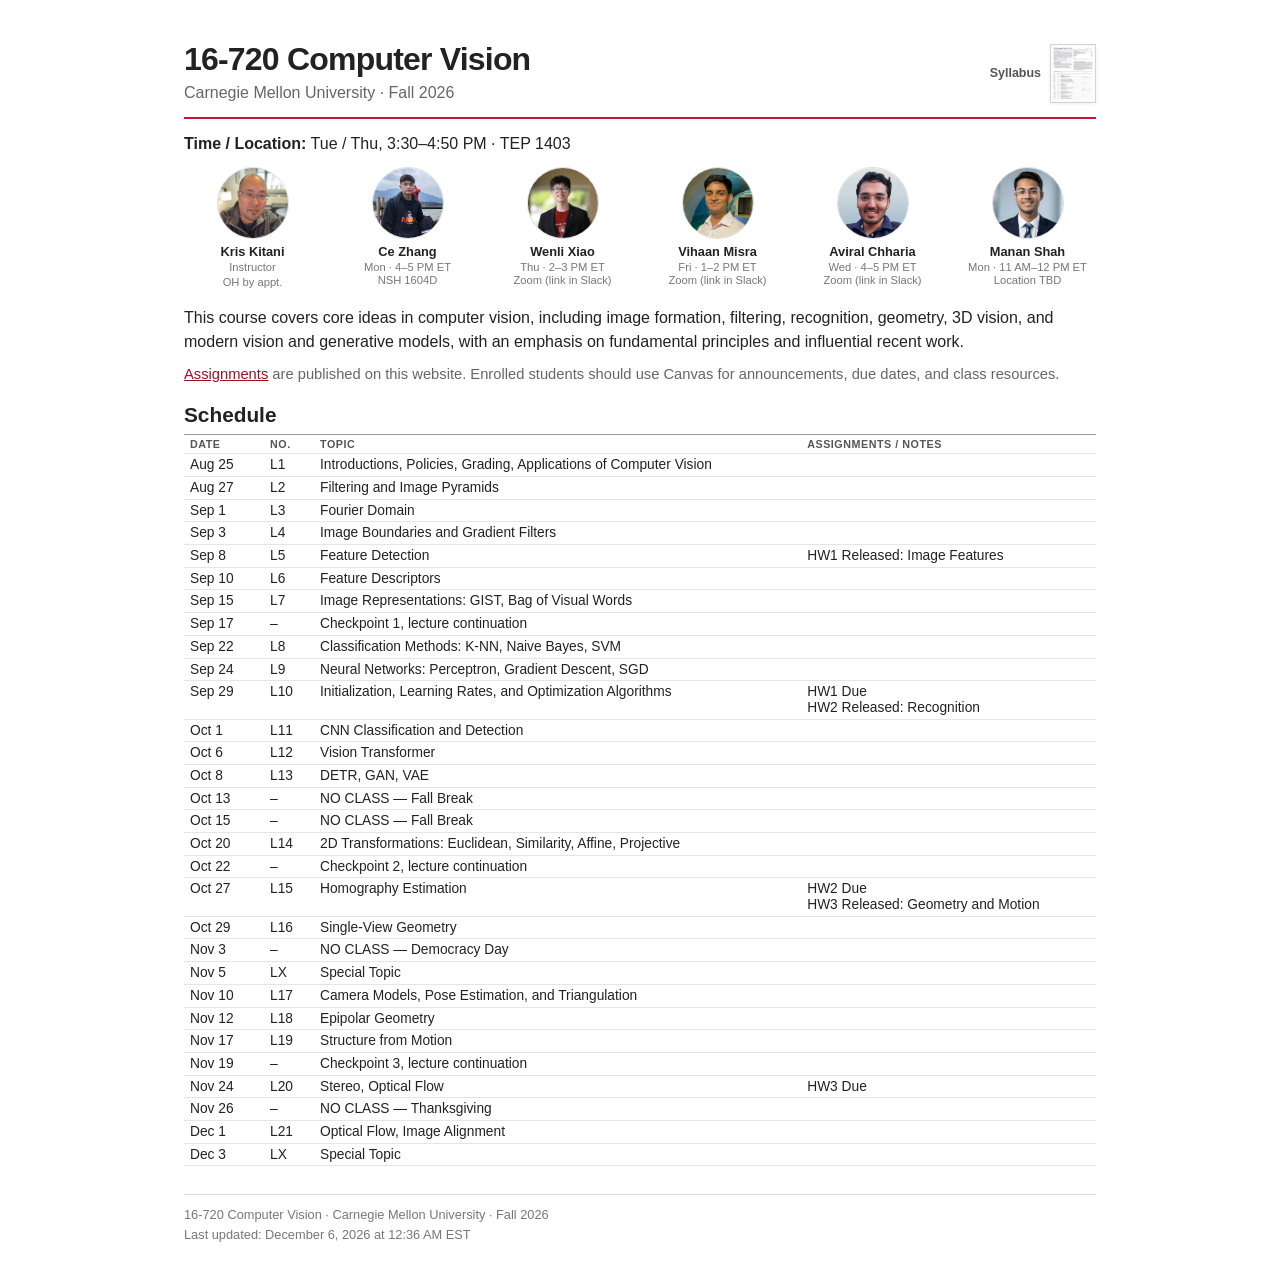
==== index.html @ d3b151b1 "Release PA1 on the Fall 2026 assignments page; update Ce Zhang's office hour - Post Assignment 1 (Lo" ====
<!DOCTYPE html>
<html lang="en">
<head>
  <meta charset="UTF-8" />
  <meta name="viewport" content="width=device-width, initial-scale=1.0" />
  <meta name="description" content="16-720 Computer Vision, Carnegie Mellon University, Fall 2026" />
  <title>16-720 Computer Vision | Fall 2026</title>
  <link rel="stylesheet" href="styles.css" />
</head>
<body>
  <main class="page">
    <header class="top-header">
      <div>
        <h1>16-720 Computer Vision</h1>
        <p class="term">Carnegie Mellon University · Fall 2026</p>
      </div>
      <a class="syllabus-card" href="assets/documents/2026-fall/syllabus.pdf" aria-label="Open syllabus PDF">
        <span class="syllabus-label">Syllabus</span>
        <img class="syllabus-thumb" src="assets/thumbnails/2026-fall/syllabus.jpg" alt="Thumbnail of the 16-720 syllabus" />
      </a>
    </header>

    <section class="overview">
      <p><strong>Time / Location:</strong> Tue / Thu, 3:30–4:50 PM · TEP 1403</p>
    </section>

    <section class="people" aria-label="Course staff">
      <div class="person"><img class="staff-photo" src="assets/staff/2026-fall/kris-kitani.jpg" alt="Kris Kitani" /><div><strong>Kris Kitani</strong><span>Instructor</span><span>OH by appt.</span></div></div>
      <div class="person"><img class="staff-photo" src="assets/staff/2026-fall/ce-zhang.png" alt="Ce Zhang" /><div><strong>Ce Zhang</strong><span>Mon · 4–5 PM ET<br />NSH 1604D</span></div></div>
      <div class="person"><img class="staff-photo" src="assets/staff/2026-fall/wenli-xiao.jpg" alt="Wenli Xiao" /><div><strong>Wenli Xiao</strong><span>Thu · 2–3 PM ET<br />Zoom (link in Slack)</span></div></div>
      <div class="person"><img class="staff-photo" src="assets/staff/2026-fall/vihaan-misra.jpg" alt="Vihaan Misra" /><div><strong>Vihaan Misra</strong><span>Fri · 1–2 PM ET<br />Zoom (link in Slack)</span></div></div>
      <div class="person"><img class="staff-photo" src="assets/staff/2026-fall/aviral-chharia.png" alt="Aviral Chharia" /><div><strong>Aviral Chharia</strong><span>Wed · 4–5 PM ET<br />Zoom (link in Slack)</span></div></div>
      <div class="person"><img class="staff-photo" src="assets/staff/2026-fall/manan-shah.png" alt="Manan Shah" /><div><strong>Manan Shah</strong><span>Mon · 11 AM–12 PM ET<br />Location TBD</span></div></div>
    </section>

    <p class="description">
      This course covers core ideas in computer vision, including image formation, filtering,
      recognition, geometry, 3D vision, and modern vision and generative models, with an emphasis
      on fundamental principles and influential recent work.
    </p>

    <p class="student-note">
      <a href="assignments/2026-fall/">Assignments</a> are published on this website.
      Enrolled students should use Canvas for announcements, due dates, and class resources.
    </p>

    <section class="schedule">
      <h2>Schedule</h2>
      <table>
        <thead><tr><th>Date</th><th>No.</th><th>Topic</th><th>Assignments / Notes</th></tr></thead>
        <tbody>
          <tr><td>Aug 25</td><td>L1</td><td>Introductions, Policies, Grading, Applications of Computer Vision</td><td></td></tr>
          <tr><td>Aug 27</td><td>L2</td><td>Filtering and Image Pyramids</td><td></td></tr>
          <tr><td>Sep 1</td><td>L3</td><td>Fourier Domain</td><td></td></tr>
          <tr><td>Sep 3</td><td>L4</td><td>Image Boundaries and Gradient Filters</td><td></td></tr>
          <tr><td>Sep 8</td><td>L5</td><td>Feature Detection</td><td>HW1 Released: Image Features</td></tr>
          <tr><td>Sep 10</td><td>L6</td><td>Feature Descriptors</td><td></td></tr>
          <tr><td>Sep 15</td><td>L7</td><td>Image Representations: GIST, Bag of Visual Words</td><td></td></tr>
          <tr><td>Sep 17</td><td>–</td><td>Checkpoint 1, lecture continuation</td><td></td></tr>
          <tr><td>Sep 22</td><td>L8</td><td>Classification Methods: K-NN, Naive Bayes, SVM</td><td></td></tr>
          <tr><td>Sep 24</td><td>L9</td><td>Neural Networks: Perceptron, Gradient Descent, SGD</td><td></td></tr>
          <tr><td>Sep 29</td><td>L10</td><td>Initialization, Learning Rates, and Optimization Algorithms</td><td>HW1 Due<br />HW2 Released: Recognition</td></tr>
          <tr><td>Oct 1</td><td>L11</td><td>CNN Classification and Detection</td><td></td></tr>
          <tr><td>Oct 6</td><td>L12</td><td>Vision Transformer</td><td></td></tr>
          <tr><td>Oct 8</td><td>L13</td><td>DETR, GAN, VAE</td><td></td></tr>
          <tr><td>Oct 13</td><td>–</td><td>NO CLASS — Fall Break</td><td></td></tr>
          <tr><td>Oct 15</td><td>–</td><td>NO CLASS — Fall Break</td><td></td></tr>
          <tr><td>Oct 20</td><td>L14</td><td>2D Transformations: Euclidean, Similarity, Affine, Projective</td><td></td></tr>
          <tr><td>Oct 22</td><td>–</td><td>Checkpoint 2, lecture continuation</td><td></td></tr>
          <tr><td>Oct 27</td><td>L15</td><td>Homography Estimation</td><td>HW2 Due<br />HW3 Released: Geometry and Motion</td></tr>
          <tr><td>Oct 29</td><td>L16</td><td>Single-View Geometry</td><td></td></tr>
          <tr><td>Nov 3</td><td>–</td><td>NO CLASS — Democracy Day</td><td></td></tr>
          <tr><td>Nov 5</td><td>LX</td><td>Special Topic</td><td></td></tr>
          <tr><td>Nov 10</td><td>L17</td><td>Camera Models, Pose Estimation, and Triangulation</td><td></td></tr>
          <tr><td>Nov 12</td><td>L18</td><td>Epipolar Geometry</td><td></td></tr>
          <tr><td>Nov 17</td><td>L19</td><td>Structure from Motion</td><td></td></tr>
          <tr><td>Nov 19</td><td>–</td><td>Checkpoint 3, lecture continuation</td><td></td></tr>
          <tr><td>Nov 24</td><td>L20</td><td>Stereo, Optical Flow</td><td>HW3 Due</td></tr>
          <tr><td>Nov 26</td><td>–</td><td>NO CLASS — Thanksgiving</td><td></td></tr>
          <tr><td>Dec 1</td><td>L21</td><td>Optical Flow, Image Alignment</td><td></td></tr>
          <tr><td>Dec 3</td><td>LX</td><td>Special Topic</td><td></td></tr>
        </tbody>
      </table>
    </section>

    <footer>
      <span>16-720 Computer Vision · Carnegie Mellon University · Fall 2026</span><br />
      <span id="last-updated"></span>
    </footer>
  </main>

  <script>
    const modified = new Date(document.lastModified);
    const formatted = new Intl.DateTimeFormat("en-US", {
      timeZone: "America/New_York",
      year: "numeric",
      month: "long",
      day: "numeric",
      hour: "numeric",
      minute: "2-digit",
      timeZoneName: "short"
    }).format(modified);
    document.getElementById("last-updated").textContent = `Last updated: ${formatted}`;
  </script>
</body>
</html>
---- styles.css ----
* { box-sizing: border-box; }

body {
  margin: 0;
  color: #222;
  background: #fff;
  font-family: -apple-system, BlinkMacSystemFont, "Segoe UI", Helvetica, Arial, sans-serif;
  font-size: 16px;
  line-height: 1.5;
}

.page {
  width: 100%;
  max-width: 1040px;
  margin: 0 auto;
  padding: 42px 64px 30px;
}

.top-header {
  display: flex;
  align-items: center;
  justify-content: space-between;
  gap: 28px;
  padding-bottom: 12px;
  border-bottom: 2px solid #c41230;
}

h1 {
  margin: 0;
  font-size: 2rem;
  line-height: 1.1;
  letter-spacing: -0.025em;
  font-weight: 700;
}

.term { margin: 4px 0 0; color: #666; }

.syllabus-card {
  flex: 0 0 auto;
  display: inline-flex;
  align-items: center;
  gap: 9px;
  color: #555;
  text-decoration: none;
  border: 0;
}

.syllabus-label { font-size: 0.78rem; font-weight: 600; line-height: 1; }

.syllabus-thumb {
  display: block;
  width: 46px;
  height: 59px;
  object-fit: cover;
  object-position: top;
  border: 1px solid #d4d4d4;
  box-shadow: 0 1px 3px rgba(0,0,0,.08);
  background: #fff;
}

.syllabus-card:hover .syllabus-label { color: #c41230; }
.syllabus-card:hover .syllabus-thumb { border-color: #aaa; }

.overview { margin: 14px 0 12px; line-height: 1.35; }
.overview p { margin: 0; }

.people {
  display: grid;
  grid-template-columns: repeat(6, 1fr);
  column-gap: 18px;
  width: 100%;
  margin: 0 0 18px;
}

.person {
  min-width: 0;
  text-align: center;
}

.photo-placeholder,
.staff-photo {
  display: block;
  width: 72px;
  height: 72px;
  margin: 0 auto 6px;
  border: 1px solid #dedede;
  border-radius: 50%;
}

.photo-placeholder { background: #f4f4f4; }

.staff-photo {
  object-fit: cover;
  object-position: center;
}

.person strong,
.person span { display: block; }

.person strong {
  font-size: 0.8rem;
  line-height: 1.15;
  white-space: normal;
}

.person span {
  margin-top: 2px;
  color: #777;
  font-size: 0.7rem;
  line-height: 1.1;
}

.description {
  width: 100%;
  max-width: none;
  margin: 0 0 9px;
}

.student-note {
  width: 100%;
  max-width: none;
  margin: 0 0 18px;
  color: #666;
  font-size: 0.92rem;
}

a { color: #9f1028; }
a:hover { color: #c41230; }

.breadcrumb {
  margin: 0 0 7px;
  color: #777;
  font-size: 0.82rem;
}

.breadcrumb a { color: #666; }

.content-section { margin-top: 24px; }
.content-section p { margin: 0; }

.link-list {
  margin: 10px 0 0;
  padding-left: 22px;
}

.link-list li { margin: 5px 0; }

h2 { margin: 0 0 7px; font-size: 1.3rem; line-height: 1.15; font-weight: 700; }

table { width: 100%; border-collapse: collapse; font-size: 0.86rem; line-height: 1.14; }

th, td {
  padding: 3px 6px;
  text-align: left;
  vertical-align: top;
  border-bottom: 1px solid #e5e5e5;
}

th {
  padding-top: 3px;
  padding-bottom: 3px;
  color: #555;
  font-size: 0.67rem;
  font-weight: 700;
  text-transform: uppercase;
  letter-spacing: 0.05em;
  border-top: 1px solid #999;
}

th:first-child { width: 80px; }
th:nth-child(2) { width: 50px; }

footer {
  margin-top: 28px;
  padding-top: 10px;
  border-top: 1px solid #ddd;
  color: #777;
  font-size: 0.8rem;
}

@media (max-width: 700px) {
  .page { padding: 26px 20px 24px; }
  .top-header { gap: 14px; }
  h1 { font-size: 1.65rem; }
  .syllabus-card { gap: 6px; }
  .syllabus-label { font-size: 0.72rem; }
  .syllabus-thumb { width: 38px; height: 49px; }
  .overview { margin-top: 12px; }
  .people { grid-template-columns: repeat(3, 1fr); gap: 16px 10px; }
  .photo-placeholder,
  .staff-photo { width: 62px; height: 62px; }
  table { font-size: 0.8rem; line-height: 1.1; }
  th, td { padding: 2px 4px; }
  th:first-child { width: 66px; }
  th:nth-child(2) { width: 42px; }
}
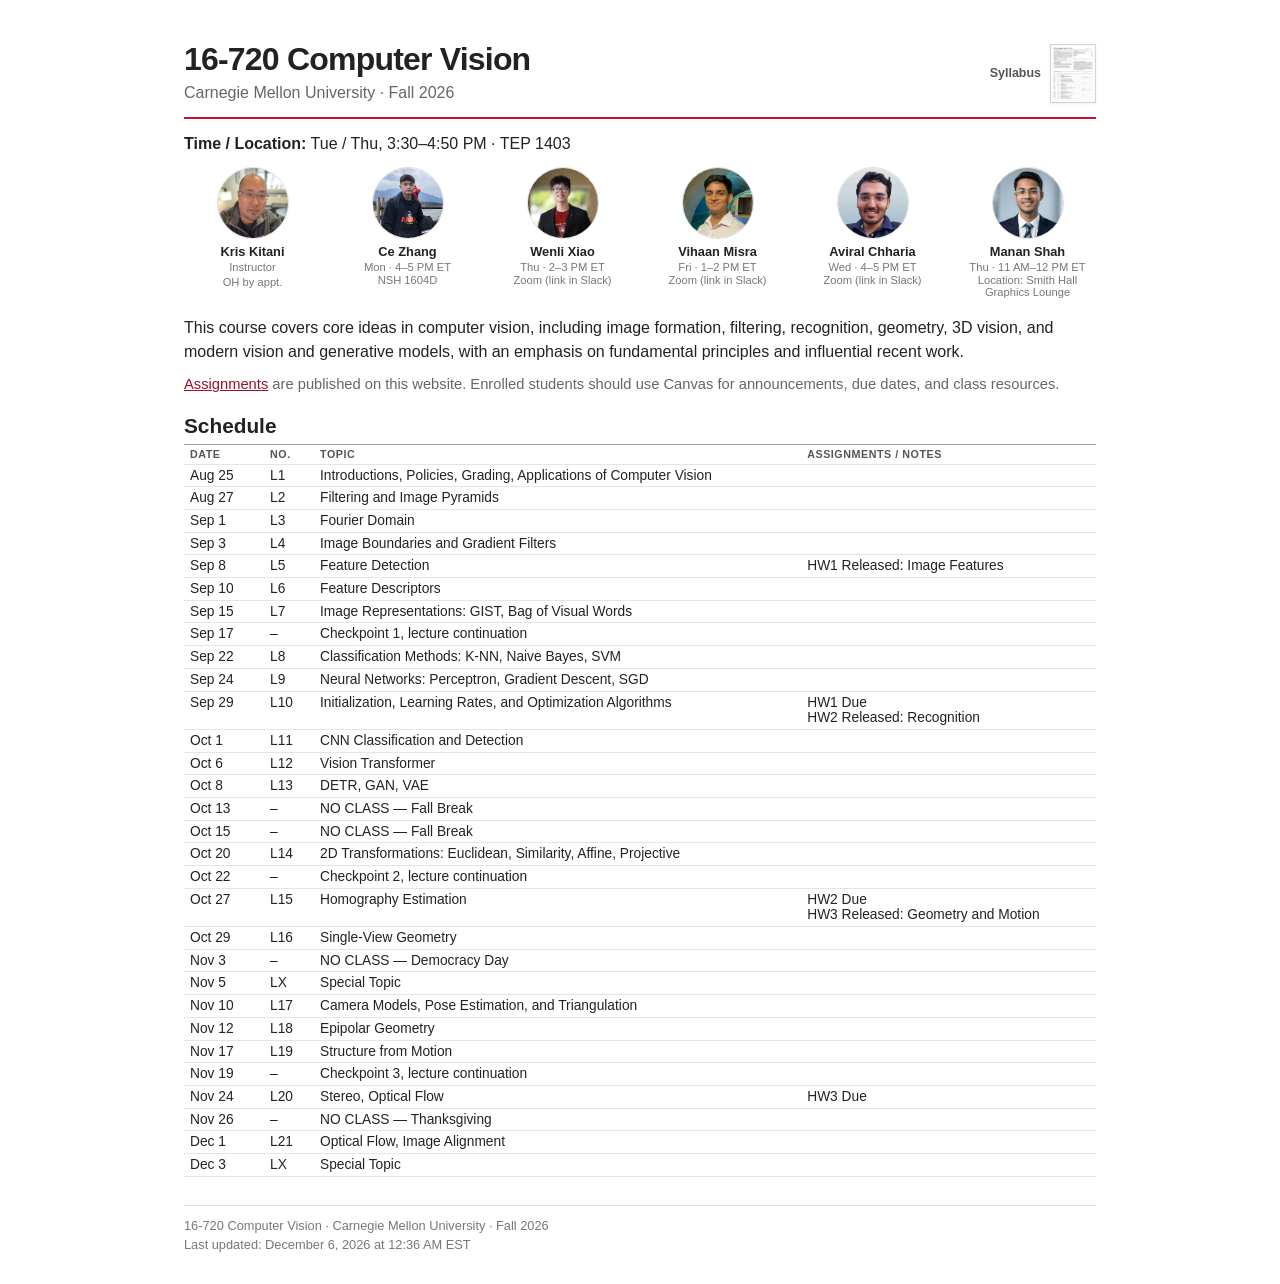
==== commit 9d84e4f5: "modify OH timing and location" ====
--- a/index.html
+++ b/index.html
@@ -30,7 +30,7 @@
       <div class="person"><img class="staff-photo" src="assets/staff/2026-fall/wenli-xiao.jpg" alt="Wenli Xiao" /><div><strong>Wenli Xiao</strong><span>Thu · 2–3 PM ET<br />Zoom (link in Slack)</span></div></div>
       <div class="person"><img class="staff-photo" src="assets/staff/2026-fall/vihaan-misra.jpg" alt="Vihaan Misra" /><div><strong>Vihaan Misra</strong><span>Fri · 1–2 PM ET<br />Zoom (link in Slack)</span></div></div>
       <div class="person"><img class="staff-photo" src="assets/staff/2026-fall/aviral-chharia.png" alt="Aviral Chharia" /><div><strong>Aviral Chharia</strong><span>Wed · 4–5 PM ET<br />Zoom (link in Slack)</span></div></div>
-      <div class="person"><img class="staff-photo" src="assets/staff/2026-fall/manan-shah.png" alt="Manan Shah" /><div><strong>Manan Shah</strong><span>Mon · 11 AM–12 PM ET<br />Location TBD</span></div></div>
+      <div class="person"><img class="staff-photo" src="assets/staff/2026-fall/manan-shah.png" alt="Manan Shah" /><div><strong>Manan Shah</strong><span>Thu · 11 AM–12 PM ET<br />Location: Smith Hall Graphics Lounge</span></div></div>
     </section>
 
     <p class="description">
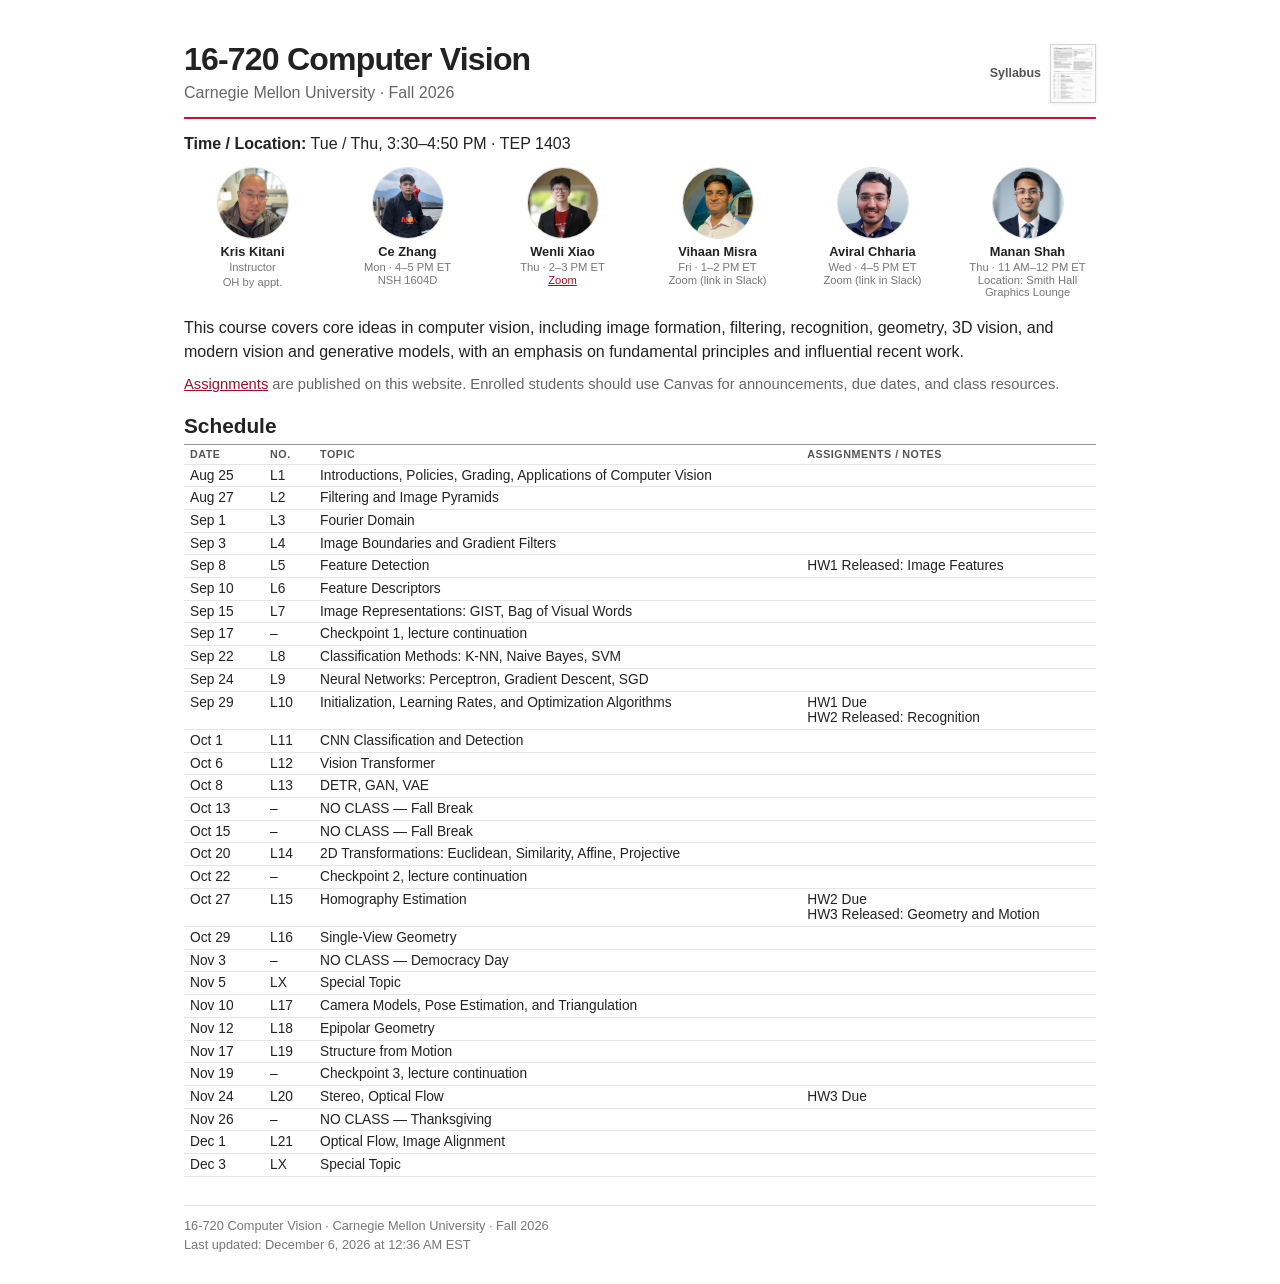
==== commit 9be4a0fb: "Update Wenli Xiao office hours Zoom link" ====
--- a/index.html
+++ b/index.html
@@ -27,7 +27,7 @@
     <section class="people" aria-label="Course staff">
       <div class="person"><img class="staff-photo" src="assets/staff/2026-fall/kris-kitani.jpg" alt="Kris Kitani" /><div><strong>Kris Kitani</strong><span>Instructor</span><span>OH by appt.</span></div></div>
       <div class="person"><img class="staff-photo" src="assets/staff/2026-fall/ce-zhang.png" alt="Ce Zhang" /><div><strong>Ce Zhang</strong><span>Mon · 4–5 PM ET<br />NSH 1604D</span></div></div>
-      <div class="person"><img class="staff-photo" src="assets/staff/2026-fall/wenli-xiao.jpg" alt="Wenli Xiao" /><div><strong>Wenli Xiao</strong><span>Thu · 2–3 PM ET<br />Zoom (link in Slack)</span></div></div>
+      <div class="person"><img class="staff-photo" src="assets/staff/2026-fall/wenli-xiao.jpg" alt="Wenli Xiao" /><div><strong>Wenli Xiao</strong><span>Thu · 2–3 PM ET<br /><a href="https://cmu.zoom.us/j/7518640115?pwd=4FFLjPr69uOscDvFHSHwdzfriO1Lqt.1">Zoom</a></span></div></div>
       <div class="person"><img class="staff-photo" src="assets/staff/2026-fall/vihaan-misra.jpg" alt="Vihaan Misra" /><div><strong>Vihaan Misra</strong><span>Fri · 1–2 PM ET<br />Zoom (link in Slack)</span></div></div>
       <div class="person"><img class="staff-photo" src="assets/staff/2026-fall/aviral-chharia.png" alt="Aviral Chharia" /><div><strong>Aviral Chharia</strong><span>Wed · 4–5 PM ET<br />Zoom (link in Slack)</span></div></div>
       <div class="person"><img class="staff-photo" src="assets/staff/2026-fall/manan-shah.png" alt="Manan Shah" /><div><strong>Manan Shah</strong><span>Thu · 11 AM–12 PM ET<br />Location: Smith Hall Graphics Lounge</span></div></div>
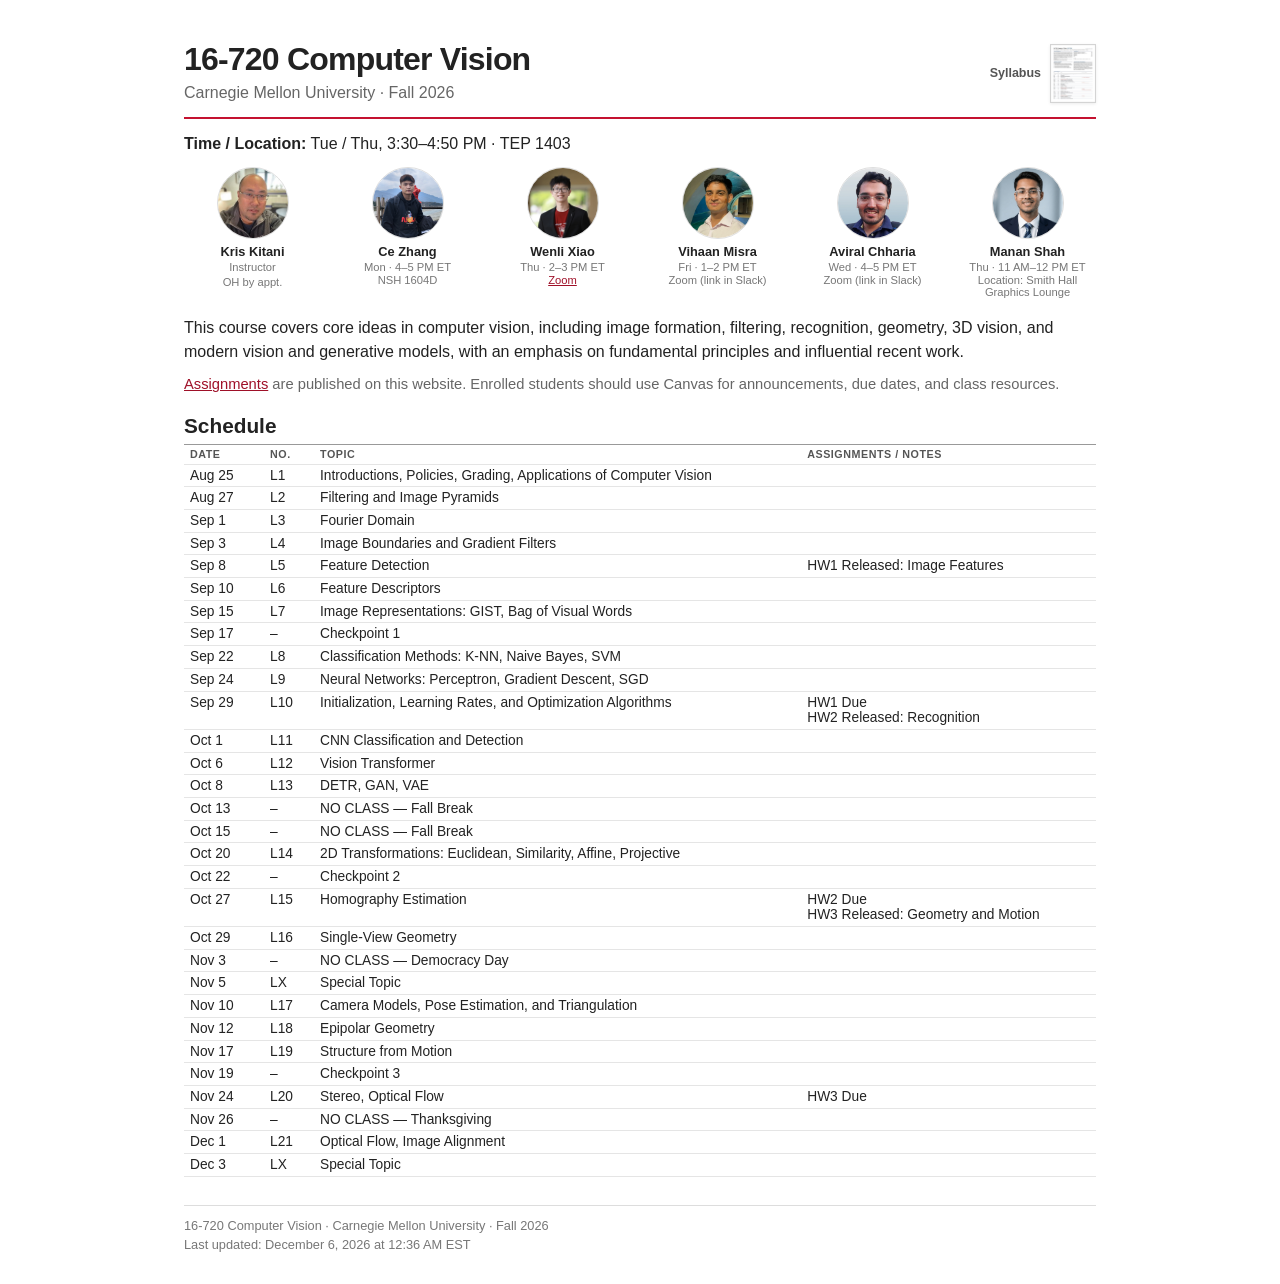
==== commit 4ed5d365: "Remove lecture continuation from checkpoint schedule entries" ====
--- a/index.html
+++ b/index.html
@@ -56,7 +56,7 @@
           <tr><td>Sep 8</td><td>L5</td><td>Feature Detection</td><td>HW1 Released: Image Features</td></tr>
           <tr><td>Sep 10</td><td>L6</td><td>Feature Descriptors</td><td></td></tr>
           <tr><td>Sep 15</td><td>L7</td><td>Image Representations: GIST, Bag of Visual Words</td><td></td></tr>
-          <tr><td>Sep 17</td><td>–</td><td>Checkpoint 1, lecture continuation</td><td></td></tr>
+          <tr><td>Sep 17</td><td>–</td><td>Checkpoint 1</td><td></td></tr>
           <tr><td>Sep 22</td><td>L8</td><td>Classification Methods: K-NN, Naive Bayes, SVM</td><td></td></tr>
           <tr><td>Sep 24</td><td>L9</td><td>Neural Networks: Perceptron, Gradient Descent, SGD</td><td></td></tr>
           <tr><td>Sep 29</td><td>L10</td><td>Initialization, Learning Rates, and Optimization Algorithms</td><td>HW1 Due<br />HW2 Released: Recognition</td></tr>
@@ -66,7 +66,7 @@
           <tr><td>Oct 13</td><td>–</td><td>NO CLASS — Fall Break</td><td></td></tr>
           <tr><td>Oct 15</td><td>–</td><td>NO CLASS — Fall Break</td><td></td></tr>
           <tr><td>Oct 20</td><td>L14</td><td>2D Transformations: Euclidean, Similarity, Affine, Projective</td><td></td></tr>
-          <tr><td>Oct 22</td><td>–</td><td>Checkpoint 2, lecture continuation</td><td></td></tr>
+          <tr><td>Oct 22</td><td>–</td><td>Checkpoint 2</td><td></td></tr>
           <tr><td>Oct 27</td><td>L15</td><td>Homography Estimation</td><td>HW2 Due<br />HW3 Released: Geometry and Motion</td></tr>
           <tr><td>Oct 29</td><td>L16</td><td>Single-View Geometry</td><td></td></tr>
           <tr><td>Nov 3</td><td>–</td><td>NO CLASS — Democracy Day</td><td></td></tr>
@@ -74,7 +74,7 @@
           <tr><td>Nov 10</td><td>L17</td><td>Camera Models, Pose Estimation, and Triangulation</td><td></td></tr>
           <tr><td>Nov 12</td><td>L18</td><td>Epipolar Geometry</td><td></td></tr>
           <tr><td>Nov 17</td><td>L19</td><td>Structure from Motion</td><td></td></tr>
-          <tr><td>Nov 19</td><td>–</td><td>Checkpoint 3, lecture continuation</td><td></td></tr>
+          <tr><td>Nov 19</td><td>–</td><td>Checkpoint 3</td><td></td></tr>
           <tr><td>Nov 24</td><td>L20</td><td>Stereo, Optical Flow</td><td>HW3 Due</td></tr>
           <tr><td>Nov 26</td><td>–</td><td>NO CLASS — Thanksgiving</td><td></td></tr>
           <tr><td>Dec 1</td><td>L21</td><td>Optical Flow, Image Alignment</td><td></td></tr>
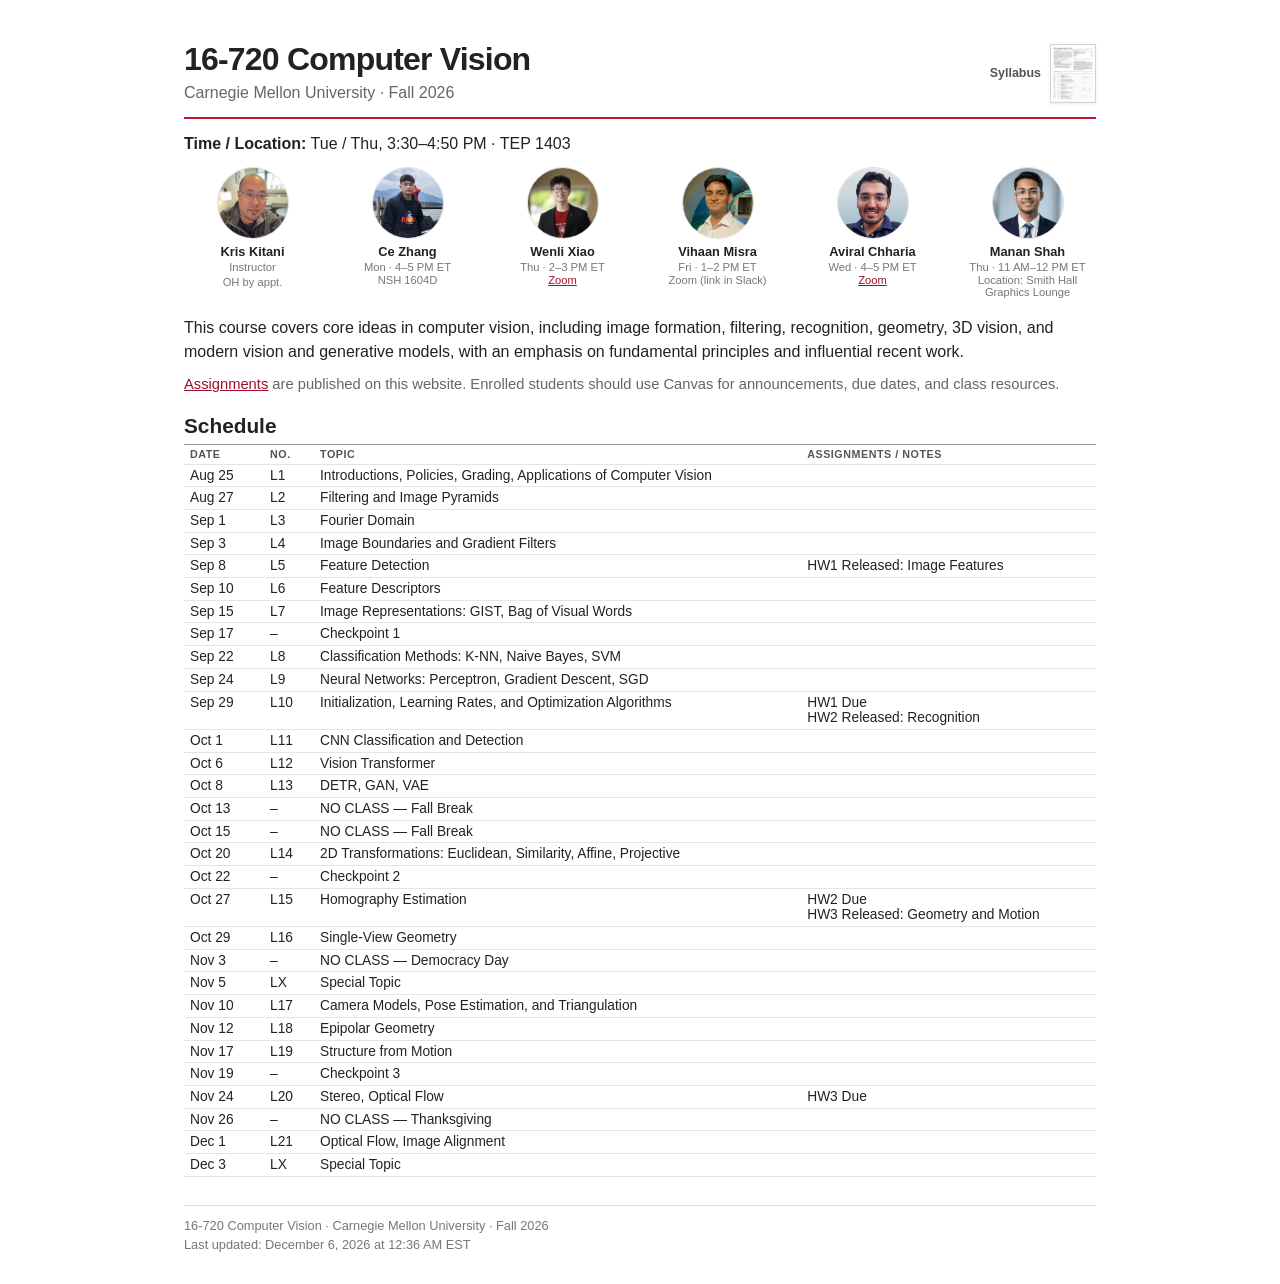
==== commit a25ac8f8: "Modify Aviral's Zoom link Updated Zoom link for Aviral's office hours." ====
--- a/index.html
+++ b/index.html
@@ -29,7 +29,7 @@
       <div class="person"><img class="staff-photo" src="assets/staff/2026-fall/ce-zhang.png" alt="Ce Zhang" /><div><strong>Ce Zhang</strong><span>Mon · 4–5 PM ET<br />NSH 1604D</span></div></div>
       <div class="person"><img class="staff-photo" src="assets/staff/2026-fall/wenli-xiao.jpg" alt="Wenli Xiao" /><div><strong>Wenli Xiao</strong><span>Thu · 2–3 PM ET<br /><a href="https://cmu.zoom.us/j/7518640115?pwd=4FFLjPr69uOscDvFHSHwdzfriO1Lqt.1">Zoom</a></span></div></div>
       <div class="person"><img class="staff-photo" src="assets/staff/2026-fall/vihaan-misra.jpg" alt="Vihaan Misra" /><div><strong>Vihaan Misra</strong><span>Fri · 1–2 PM ET<br />Zoom (link in Slack)</span></div></div>
-      <div class="person"><img class="staff-photo" src="assets/staff/2026-fall/aviral-chharia.png" alt="Aviral Chharia" /><div><strong>Aviral Chharia</strong><span>Wed · 4–5 PM ET<br />Zoom (link in Slack)</span></div></div>
+      <div class="person"><img class="staff-photo" src="assets/staff/2026-fall/aviral-chharia.png" alt="Aviral Chharia" /><div><strong>Aviral Chharia</strong><span>Wed · 4–5 PM ET<br /><a href="https://cmu.zoom.us/j/98953950409?pwd=ca9AmWrLb6tjfGIbBt0roYokSOYHUW.1">Zoom</a></span></div></div>
       <div class="person"><img class="staff-photo" src="assets/staff/2026-fall/manan-shah.png" alt="Manan Shah" /><div><strong>Manan Shah</strong><span>Thu · 11 AM–12 PM ET<br />Location: Smith Hall Graphics Lounge</span></div></div>
     </section>
 
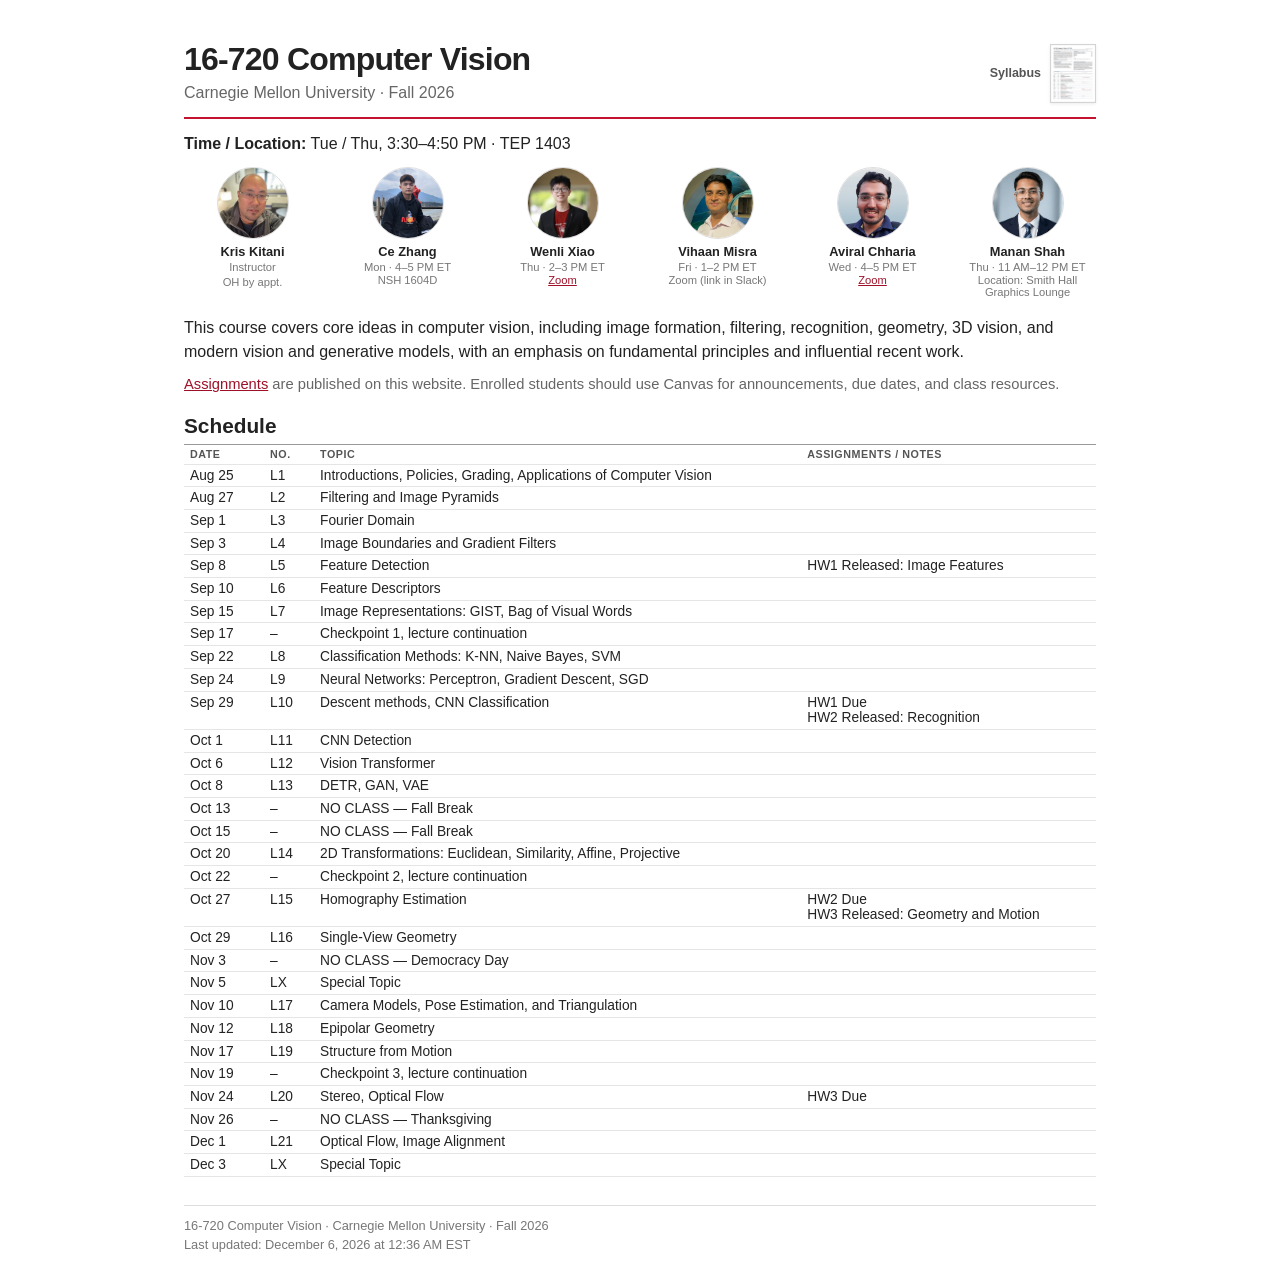
==== commit 706b2def: "Sync homepage schedule with September 29 syllabus" ====
--- a/index.html
+++ b/index.html
@@ -56,17 +56,17 @@
           <tr><td>Sep 8</td><td>L5</td><td>Feature Detection</td><td>HW1 Released: Image Features</td></tr>
           <tr><td>Sep 10</td><td>L6</td><td>Feature Descriptors</td><td></td></tr>
           <tr><td>Sep 15</td><td>L7</td><td>Image Representations: GIST, Bag of Visual Words</td><td></td></tr>
-          <tr><td>Sep 17</td><td>–</td><td>Checkpoint 1</td><td></td></tr>
+          <tr><td>Sep 17</td><td>–</td><td>Checkpoint 1, lecture continuation</td><td></td></tr>
           <tr><td>Sep 22</td><td>L8</td><td>Classification Methods: K-NN, Naive Bayes, SVM</td><td></td></tr>
           <tr><td>Sep 24</td><td>L9</td><td>Neural Networks: Perceptron, Gradient Descent, SGD</td><td></td></tr>
-          <tr><td>Sep 29</td><td>L10</td><td>Initialization, Learning Rates, and Optimization Algorithms</td><td>HW1 Due<br />HW2 Released: Recognition</td></tr>
-          <tr><td>Oct 1</td><td>L11</td><td>CNN Classification and Detection</td><td></td></tr>
+          <tr><td>Sep 29</td><td>L10</td><td>Descent methods, CNN Classification</td><td>HW1 Due<br />HW2 Released: Recognition</td></tr>
+          <tr><td>Oct 1</td><td>L11</td><td>CNN Detection</td><td></td></tr>
           <tr><td>Oct 6</td><td>L12</td><td>Vision Transformer</td><td></td></tr>
           <tr><td>Oct 8</td><td>L13</td><td>DETR, GAN, VAE</td><td></td></tr>
           <tr><td>Oct 13</td><td>–</td><td>NO CLASS — Fall Break</td><td></td></tr>
           <tr><td>Oct 15</td><td>–</td><td>NO CLASS — Fall Break</td><td></td></tr>
           <tr><td>Oct 20</td><td>L14</td><td>2D Transformations: Euclidean, Similarity, Affine, Projective</td><td></td></tr>
-          <tr><td>Oct 22</td><td>–</td><td>Checkpoint 2</td><td></td></tr>
+          <tr><td>Oct 22</td><td>–</td><td>Checkpoint 2, lecture continuation</td><td></td></tr>
           <tr><td>Oct 27</td><td>L15</td><td>Homography Estimation</td><td>HW2 Due<br />HW3 Released: Geometry and Motion</td></tr>
           <tr><td>Oct 29</td><td>L16</td><td>Single-View Geometry</td><td></td></tr>
           <tr><td>Nov 3</td><td>–</td><td>NO CLASS — Democracy Day</td><td></td></tr>
@@ -74,7 +74,7 @@
           <tr><td>Nov 10</td><td>L17</td><td>Camera Models, Pose Estimation, and Triangulation</td><td></td></tr>
           <tr><td>Nov 12</td><td>L18</td><td>Epipolar Geometry</td><td></td></tr>
           <tr><td>Nov 17</td><td>L19</td><td>Structure from Motion</td><td></td></tr>
-          <tr><td>Nov 19</td><td>–</td><td>Checkpoint 3</td><td></td></tr>
+          <tr><td>Nov 19</td><td>–</td><td>Checkpoint 3, lecture continuation</td><td></td></tr>
           <tr><td>Nov 24</td><td>L20</td><td>Stereo, Optical Flow</td><td>HW3 Due</td></tr>
           <tr><td>Nov 26</td><td>–</td><td>NO CLASS — Thanksgiving</td><td></td></tr>
           <tr><td>Dec 1</td><td>L21</td><td>Optical Flow, Image Alignment</td><td></td></tr>
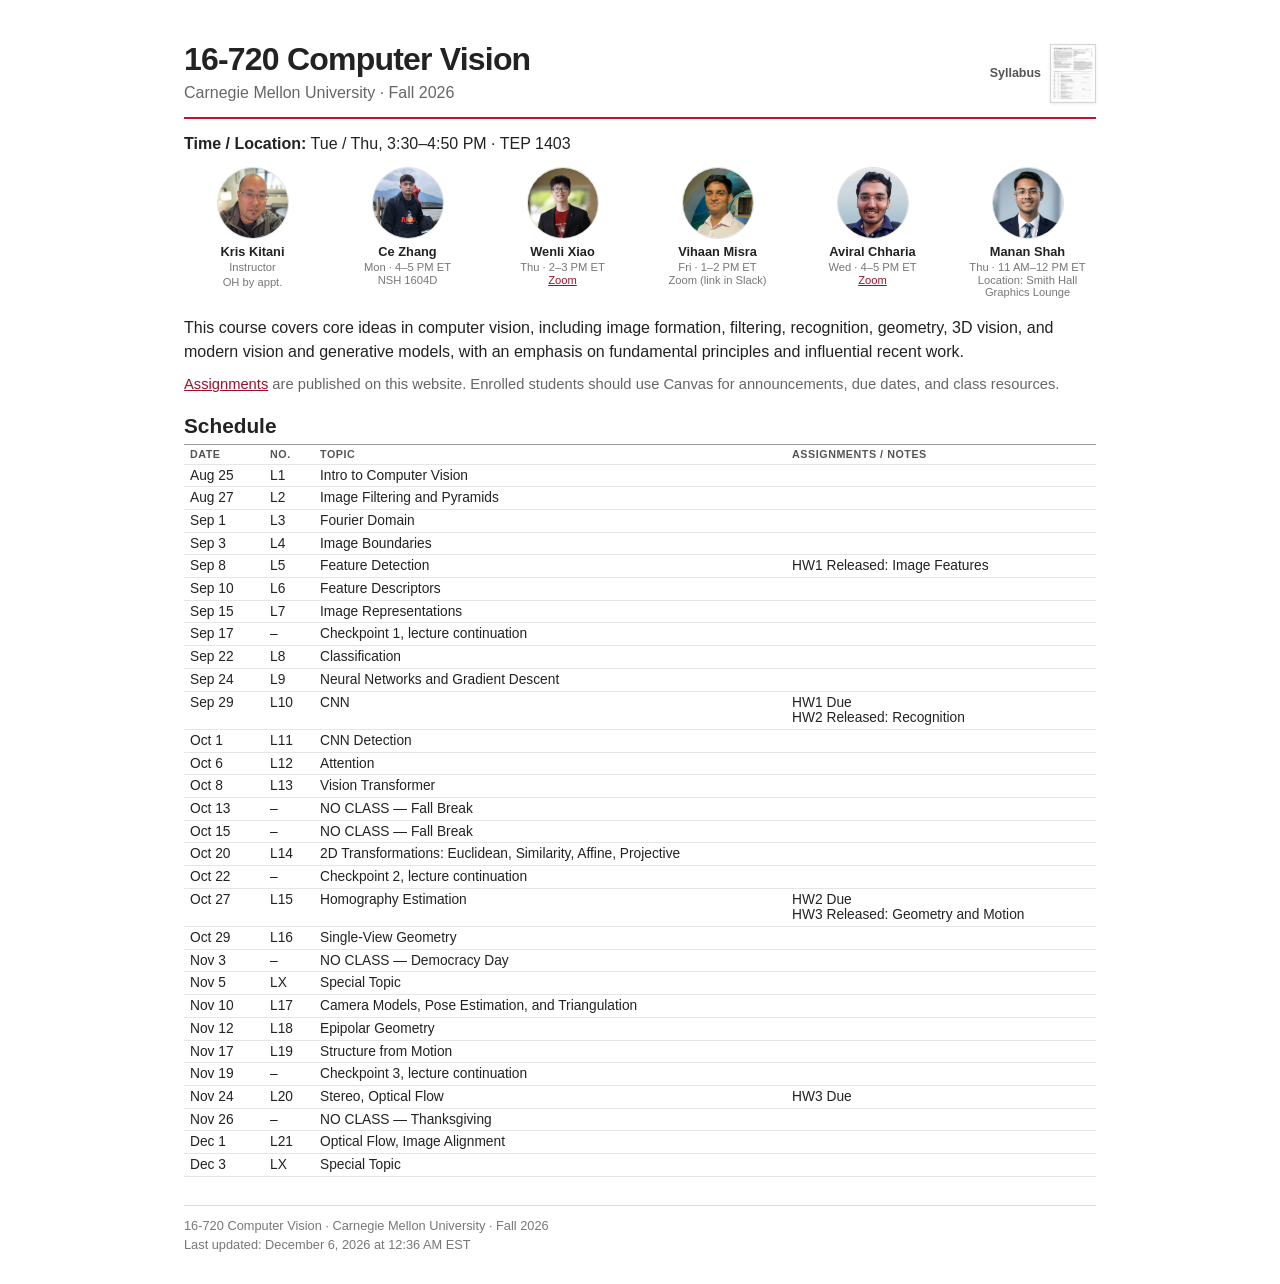
==== commit a44be9cf: "Apply one-week window to all regrades and sync lecture titles" ====
--- a/index.html
+++ b/index.html
@@ -49,20 +49,20 @@
       <table>
         <thead><tr><th>Date</th><th>No.</th><th>Topic</th><th>Assignments / Notes</th></tr></thead>
         <tbody>
-          <tr><td>Aug 25</td><td>L1</td><td>Introductions, Policies, Grading, Applications of Computer Vision</td><td></td></tr>
-          <tr><td>Aug 27</td><td>L2</td><td>Filtering and Image Pyramids</td><td></td></tr>
+          <tr><td>Aug 25</td><td>L1</td><td>Intro to Computer Vision</td><td></td></tr>
+          <tr><td>Aug 27</td><td>L2</td><td>Image Filtering and Pyramids</td><td></td></tr>
           <tr><td>Sep 1</td><td>L3</td><td>Fourier Domain</td><td></td></tr>
-          <tr><td>Sep 3</td><td>L4</td><td>Image Boundaries and Gradient Filters</td><td></td></tr>
+          <tr><td>Sep 3</td><td>L4</td><td>Image Boundaries</td><td></td></tr>
           <tr><td>Sep 8</td><td>L5</td><td>Feature Detection</td><td>HW1 Released: Image Features</td></tr>
           <tr><td>Sep 10</td><td>L6</td><td>Feature Descriptors</td><td></td></tr>
-          <tr><td>Sep 15</td><td>L7</td><td>Image Representations: GIST, Bag of Visual Words</td><td></td></tr>
+          <tr><td>Sep 15</td><td>L7</td><td>Image Representations</td><td></td></tr>
           <tr><td>Sep 17</td><td>–</td><td>Checkpoint 1, lecture continuation</td><td></td></tr>
-          <tr><td>Sep 22</td><td>L8</td><td>Classification Methods: K-NN, Naive Bayes, SVM</td><td></td></tr>
-          <tr><td>Sep 24</td><td>L9</td><td>Neural Networks: Perceptron, Gradient Descent, SGD</td><td></td></tr>
-          <tr><td>Sep 29</td><td>L10</td><td>Descent methods, CNN Classification</td><td>HW1 Due<br />HW2 Released: Recognition</td></tr>
+          <tr><td>Sep 22</td><td>L8</td><td>Classification</td><td></td></tr>
+          <tr><td>Sep 24</td><td>L9</td><td>Neural Networks and Gradient Descent</td><td></td></tr>
+          <tr><td>Sep 29</td><td>L10</td><td>CNN</td><td>HW1 Due<br />HW2 Released: Recognition</td></tr>
           <tr><td>Oct 1</td><td>L11</td><td>CNN Detection</td><td></td></tr>
-          <tr><td>Oct 6</td><td>L12</td><td>Vision Transformer</td><td></td></tr>
-          <tr><td>Oct 8</td><td>L13</td><td>DETR, GAN, VAE</td><td></td></tr>
+          <tr><td>Oct 6</td><td>L12</td><td>Attention</td><td></td></tr>
+          <tr><td>Oct 8</td><td>L13</td><td>Vision Transformer</td><td></td></tr>
           <tr><td>Oct 13</td><td>–</td><td>NO CLASS — Fall Break</td><td></td></tr>
           <tr><td>Oct 15</td><td>–</td><td>NO CLASS — Fall Break</td><td></td></tr>
           <tr><td>Oct 20</td><td>L14</td><td>2D Transformations: Euclidean, Similarity, Affine, Projective</td><td></td></tr>
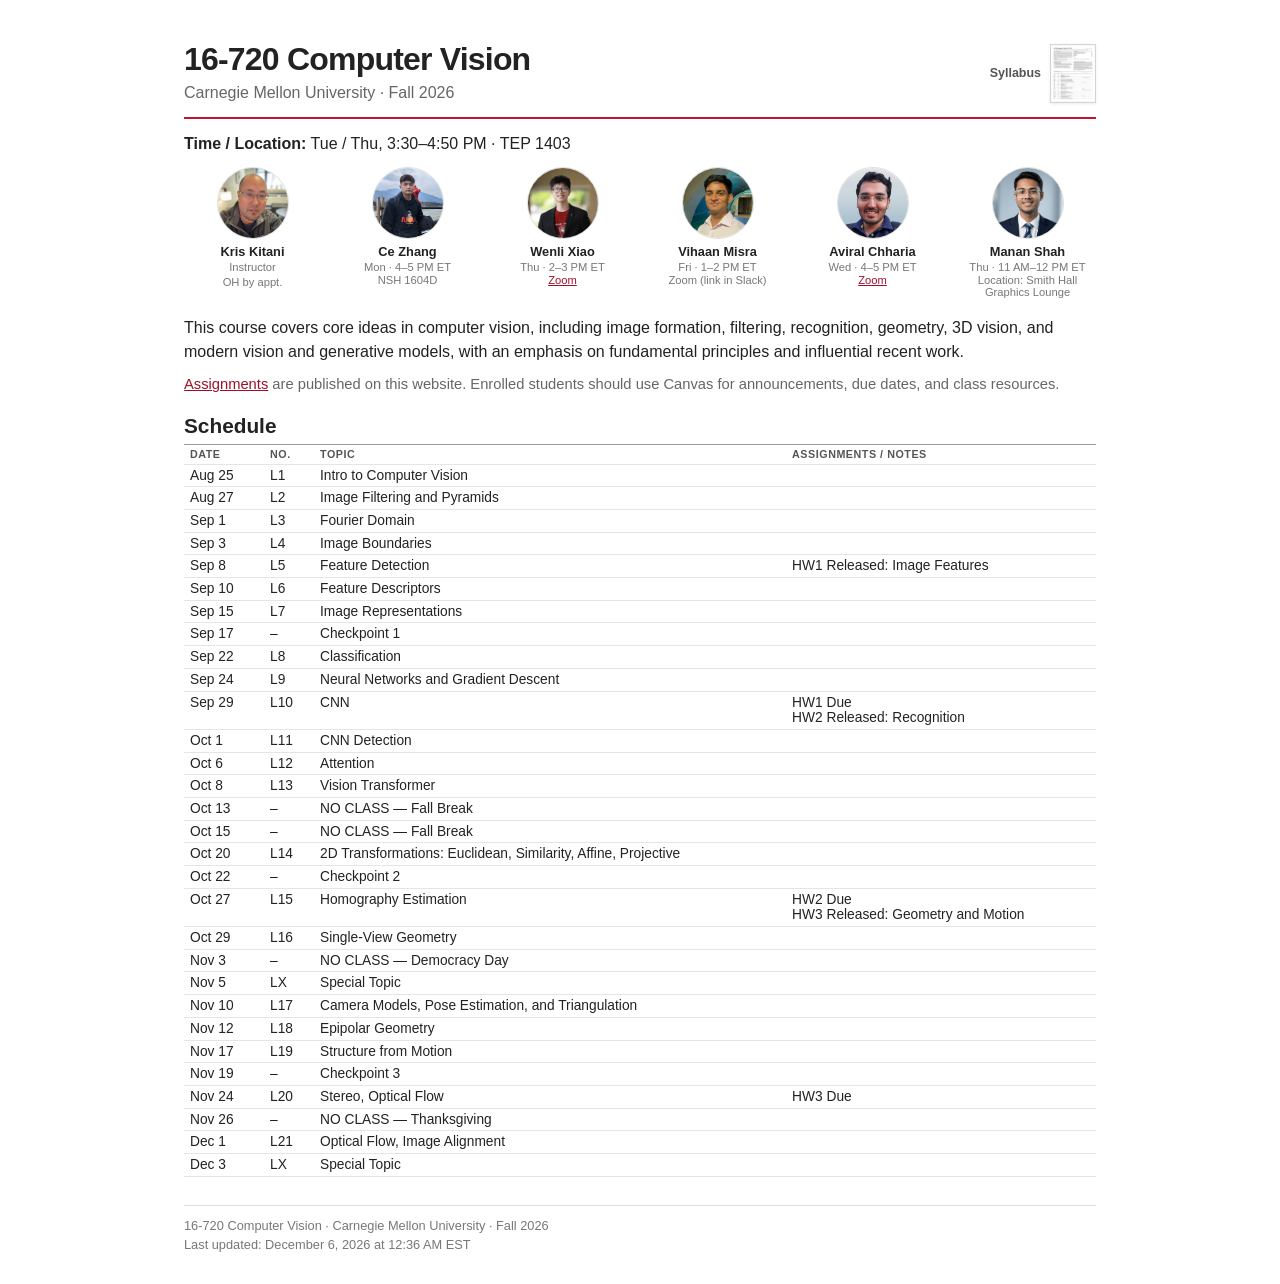
==== commit cd0dbb9b: "Remove lecture continuation from checkpoint schedule entries" ====
--- a/index.html
+++ b/index.html
@@ -56,7 +56,7 @@
           <tr><td>Sep 8</td><td>L5</td><td>Feature Detection</td><td>HW1 Released: Image Features</td></tr>
           <tr><td>Sep 10</td><td>L6</td><td>Feature Descriptors</td><td></td></tr>
           <tr><td>Sep 15</td><td>L7</td><td>Image Representations</td><td></td></tr>
-          <tr><td>Sep 17</td><td>–</td><td>Checkpoint 1, lecture continuation</td><td></td></tr>
+          <tr><td>Sep 17</td><td>–</td><td>Checkpoint 1</td><td></td></tr>
           <tr><td>Sep 22</td><td>L8</td><td>Classification</td><td></td></tr>
           <tr><td>Sep 24</td><td>L9</td><td>Neural Networks and Gradient Descent</td><td></td></tr>
           <tr><td>Sep 29</td><td>L10</td><td>CNN</td><td>HW1 Due<br />HW2 Released: Recognition</td></tr>
@@ -66,7 +66,7 @@
           <tr><td>Oct 13</td><td>–</td><td>NO CLASS — Fall Break</td><td></td></tr>
           <tr><td>Oct 15</td><td>–</td><td>NO CLASS — Fall Break</td><td></td></tr>
           <tr><td>Oct 20</td><td>L14</td><td>2D Transformations: Euclidean, Similarity, Affine, Projective</td><td></td></tr>
-          <tr><td>Oct 22</td><td>–</td><td>Checkpoint 2, lecture continuation</td><td></td></tr>
+          <tr><td>Oct 22</td><td>–</td><td>Checkpoint 2</td><td></td></tr>
           <tr><td>Oct 27</td><td>L15</td><td>Homography Estimation</td><td>HW2 Due<br />HW3 Released: Geometry and Motion</td></tr>
           <tr><td>Oct 29</td><td>L16</td><td>Single-View Geometry</td><td></td></tr>
           <tr><td>Nov 3</td><td>–</td><td>NO CLASS — Democracy Day</td><td></td></tr>
@@ -74,7 +74,7 @@
           <tr><td>Nov 10</td><td>L17</td><td>Camera Models, Pose Estimation, and Triangulation</td><td></td></tr>
           <tr><td>Nov 12</td><td>L18</td><td>Epipolar Geometry</td><td></td></tr>
           <tr><td>Nov 17</td><td>L19</td><td>Structure from Motion</td><td></td></tr>
-          <tr><td>Nov 19</td><td>–</td><td>Checkpoint 3, lecture continuation</td><td></td></tr>
+          <tr><td>Nov 19</td><td>–</td><td>Checkpoint 3</td><td></td></tr>
           <tr><td>Nov 24</td><td>L20</td><td>Stereo, Optical Flow</td><td>HW3 Due</td></tr>
           <tr><td>Nov 26</td><td>–</td><td>NO CLASS — Thanksgiving</td><td></td></tr>
           <tr><td>Dec 1</td><td>L21</td><td>Optical Flow, Image Alignment</td><td></td></tr>
